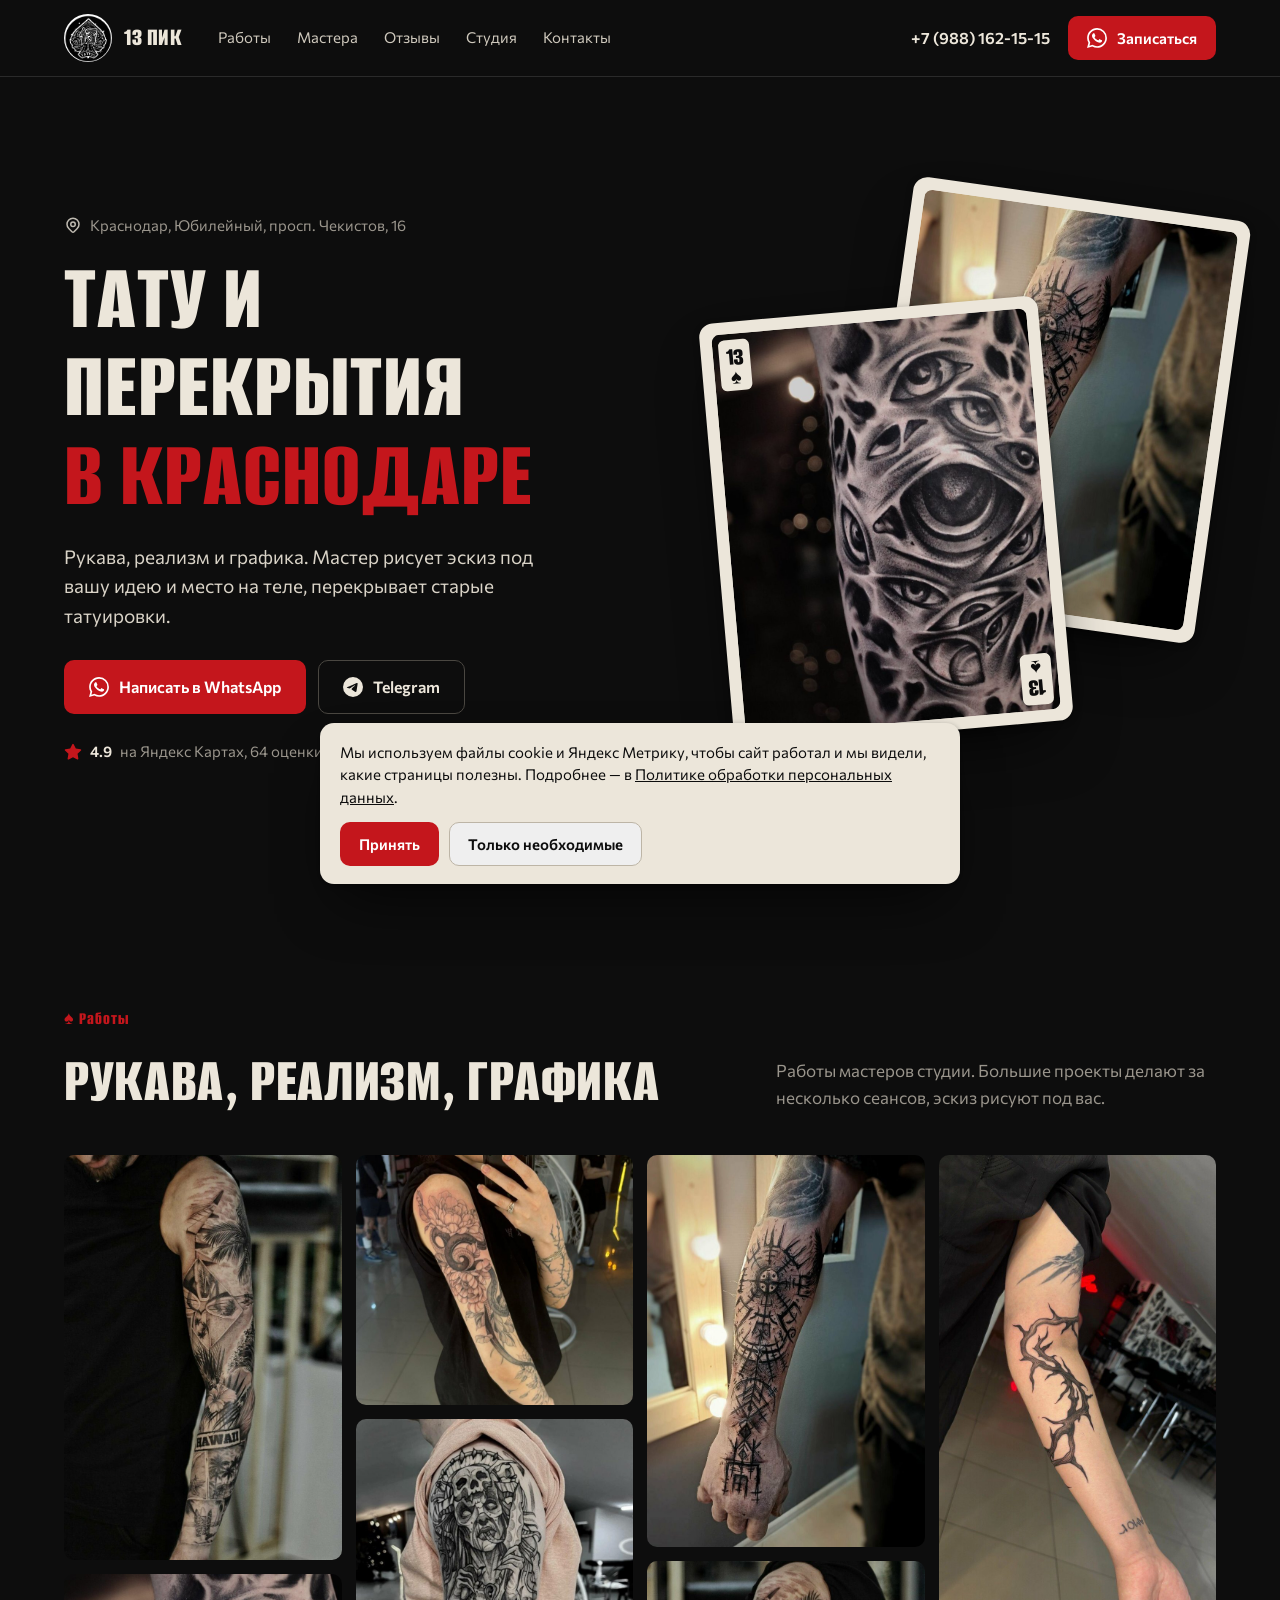
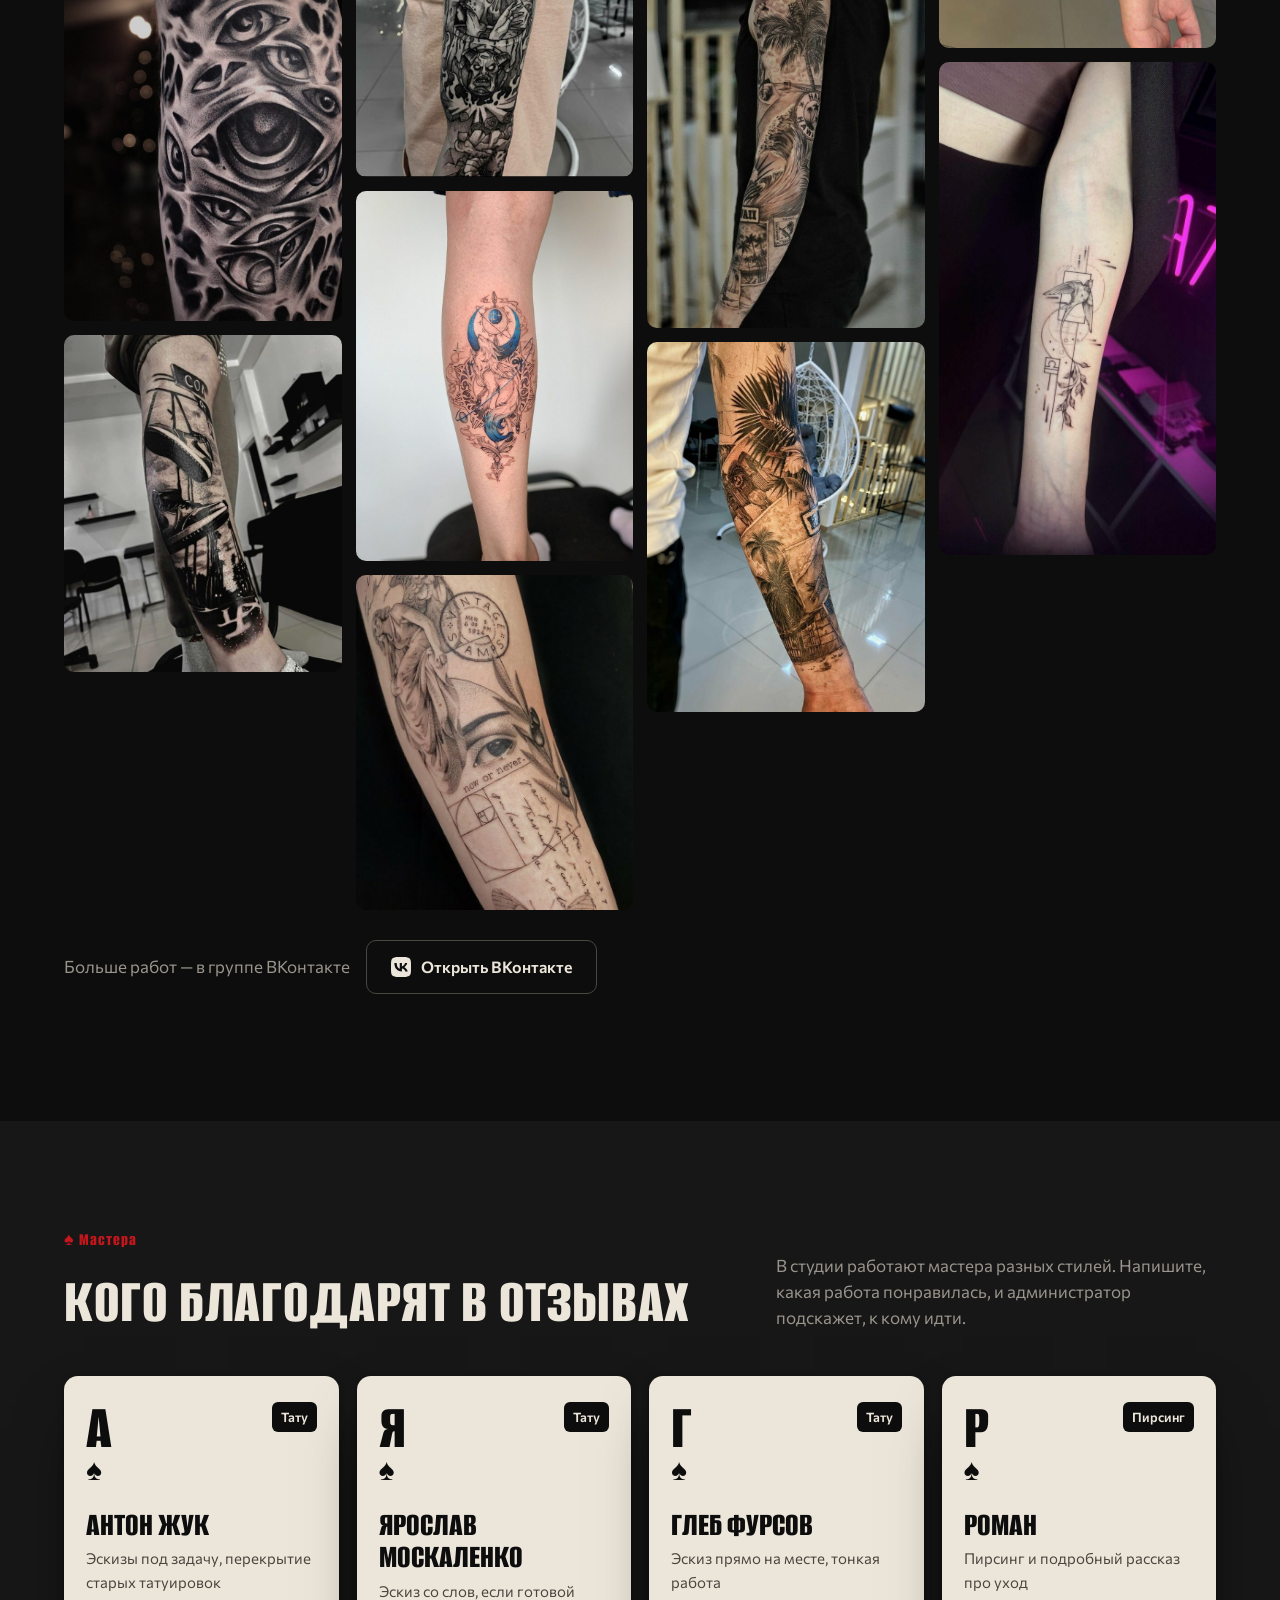
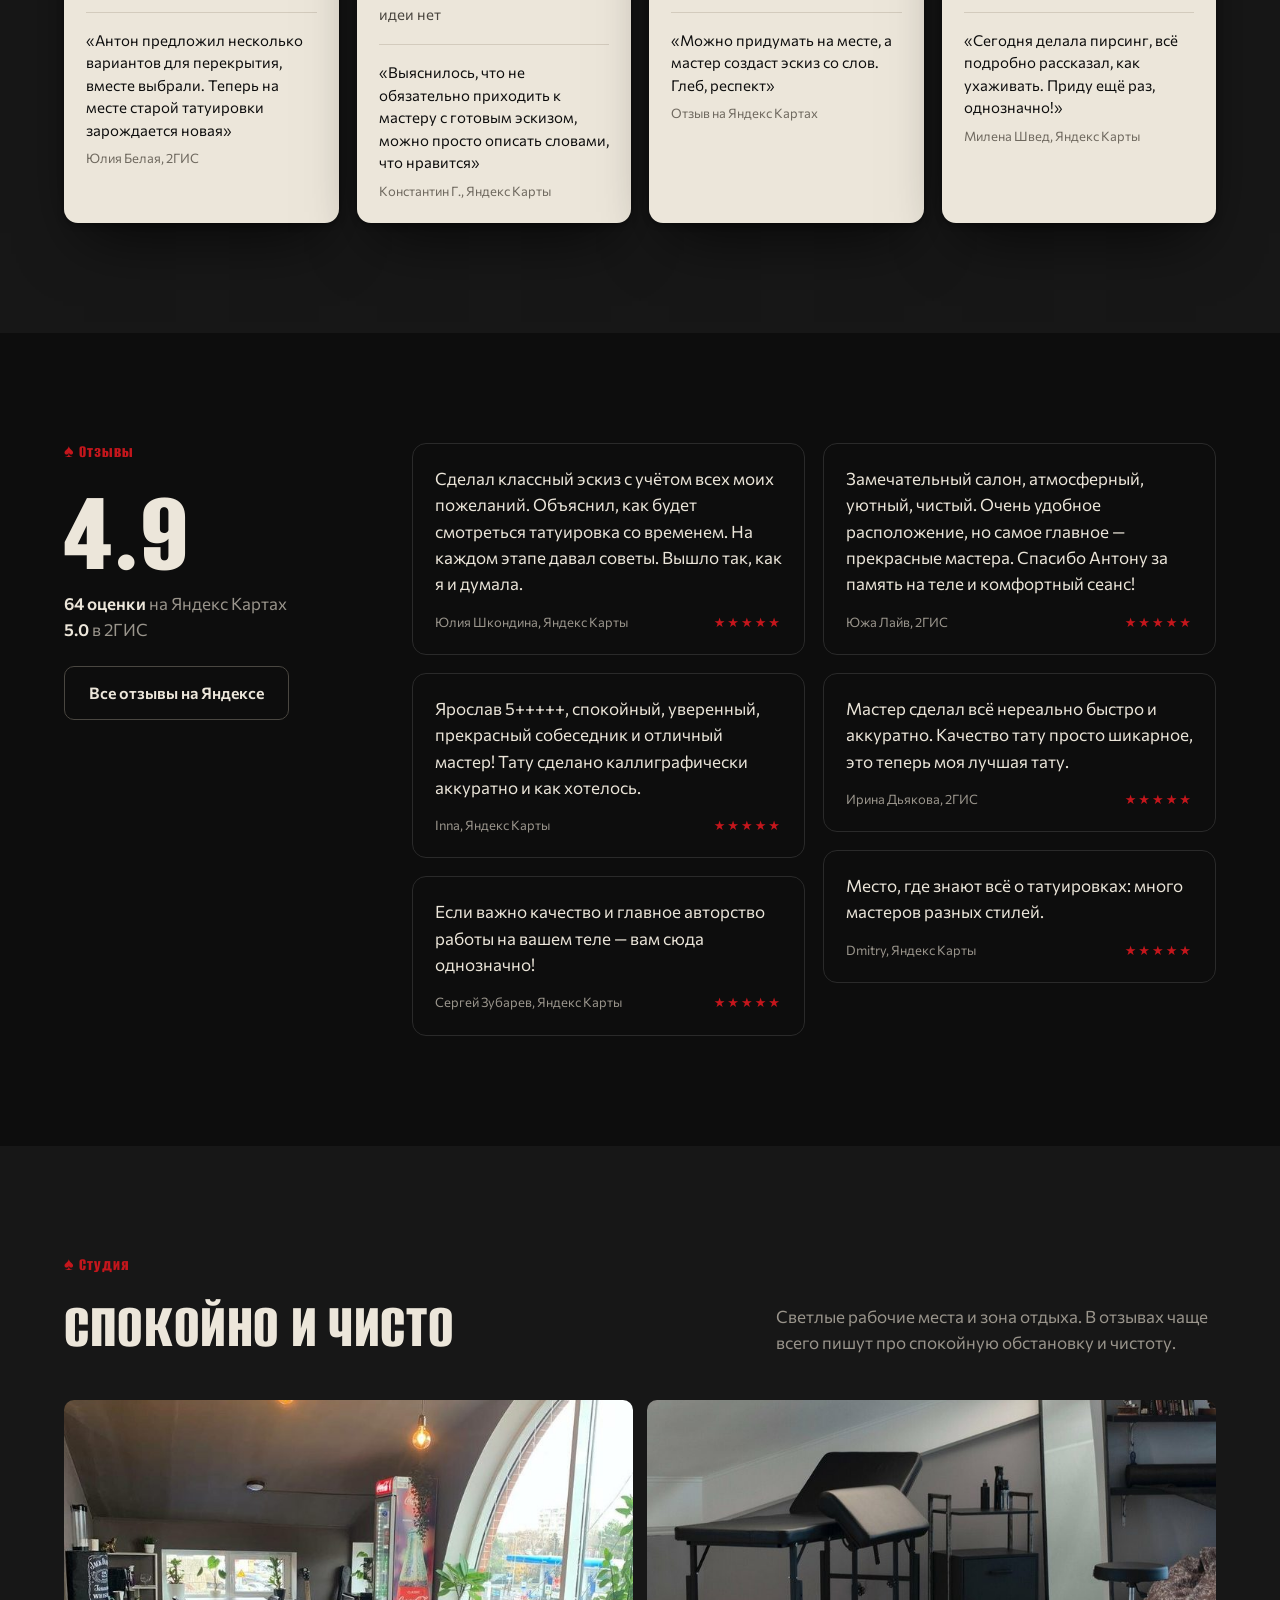
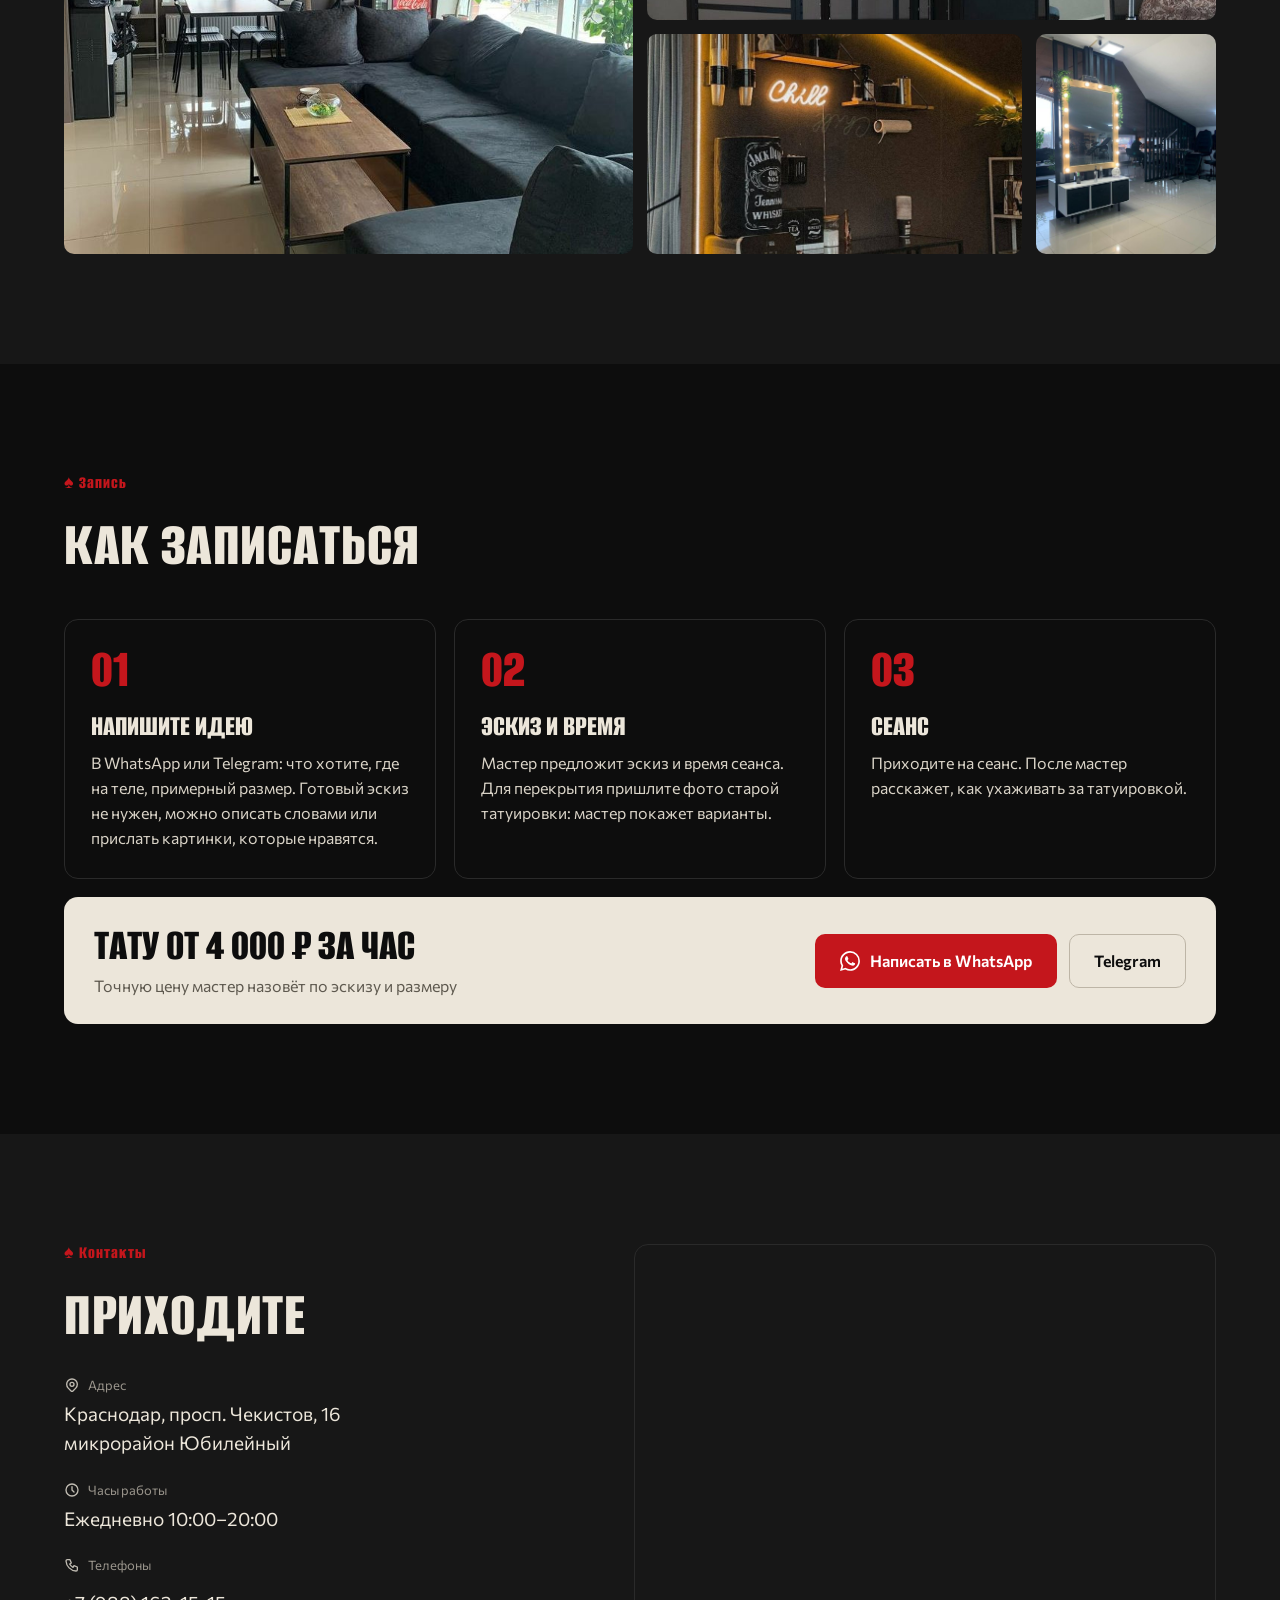
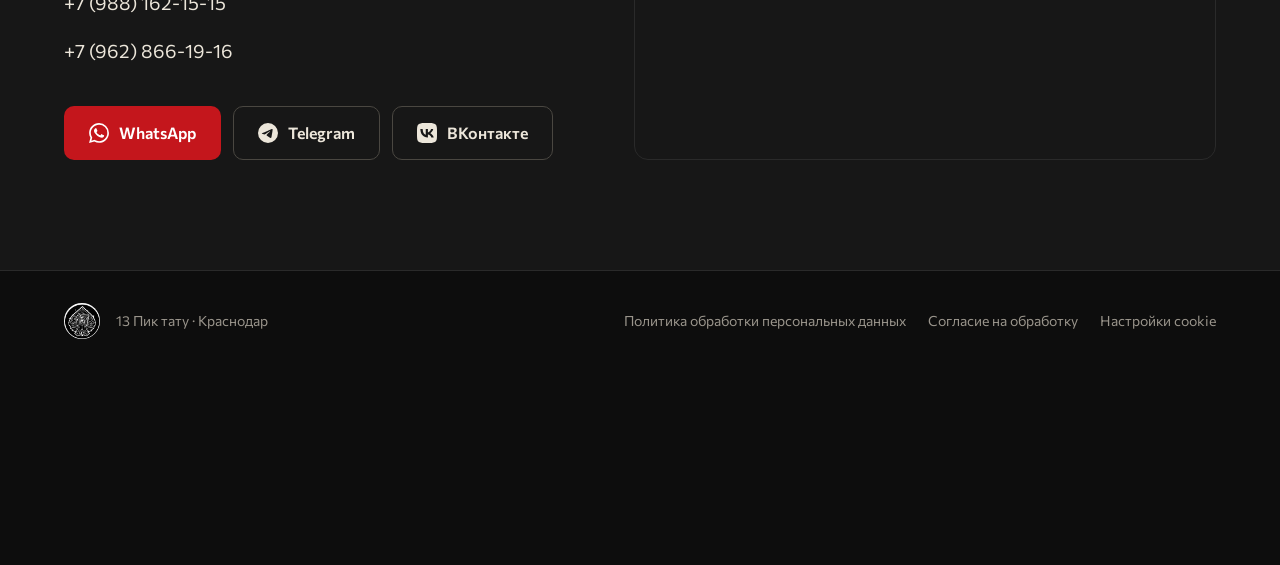
==== index.html @ a91472b3 "Демо-сайт 13 Пик тату" ====
<!doctype html>
<html lang="ru">
<head>
<meta charset="utf-8">
<meta name="viewport" content="width=device-width,initial-scale=1">
<meta name="robots" content="noindex,nofollow">
<title>13 Пик тату — тату-салон в Краснодаре, Юбилейный</title>
<meta name="description" content="Тату-салон 13 Пик в Краснодаре: рукава, реализм, графика, перекрытия старых татуировок и пирсинг. 4.9 на Яндекс Картах, 64 отзыва. Запись в WhatsApp и Telegram.">
<link rel="icon" href="img/logo.png">
<link rel="stylesheet" href="css/fonts.css">
<link rel="stylesheet" href="css/tokens.css">
<link rel="stylesheet" href="css/base.css">
<link rel="stylesheet" href="css/sections/header.css">
<link rel="stylesheet" href="css/sections/hero.css">
<link rel="stylesheet" href="css/sections/blocks.css">
</head>
<body>
<header class="hdr">
  <div class="wrap">
    <a class="hdr__logo" href="#top"><img src="img/logo.png" alt="Логотип 13 Пик тату" width="48" height="48"><span>13 Пик</span></a>
    <nav aria-label="Разделы"><a href="#works">Работы</a><a href="#masters">Мастера</a><a href="#reviews">Отзывы</a><a href="#studio">Студия</a><a href="#contacts">Контакты</a></nav>
    <div class="hdr__right">
      <a class="hdr__tel" href="tel:+79881621515">+7 (988) 162-15-15</a>
      <a class="btn btn--red" href="https://wa.me/79628661916"><img src="img/icons/whatsapp.svg" alt=""><span>Записаться</span></a>
    </div>
  </div>
</header>
<section class="hero" id="top">
  <div class="wrap">
    <div>
      <p class="hero__where"><img src="img/icons/map-pin.svg" alt="">Краснодар, Юбилейный, просп. Чекистов, 16</p>
      <h1 class="display">Тату и перекрытия <em>в Краснодаре</em></h1>
      <p class="hero__lead">Рукава, реализм и графика. Мастер рисует эскиз под вашу идею и место на теле, перекрывает старые татуировки.</p>
      <div class="hero__acts">
        <a class="btn btn--red" href="https://wa.me/79628661916"><img src="img/icons/whatsapp.svg" alt="">Написать в WhatsApp</a>
        <a class="btn btn--line" href="https://t.me/+79628661916"><img src="img/icons/telegram.svg" alt="">Telegram</a>
      </div>
      <p class="hero__proof"><img src="img/icons/star.svg" alt=""><b>4.9</b> на Яндекс Картах, 64 оценки · ежедневно 10:00–20:00</p>
    </div>
    <div class="hero__fan" aria-label="Работы мастеров">
      <figure class="card card--back"><img src="img/works/32.jpg" alt="Тату на предплечье: компас и руны, графика"></figure>
      <figure class="card card--front">
        <span class="card__idx card__idx--tl">13<b>♠</b></span>
        <img src="img/works/01.jpg" alt="Татуировка с глазами, чёрно-серый реализм">
        <span class="card__idx card__idx--br">13<b>♠</b></span>
      </figure>
    </div>
  </div>
</section>
<section class="sec" id="works">
  <div class="wrap">
    <div class="sec__head">
      <div><p class="idx">♠ Работы</p><h2 class="display">Рукава, реализм, графика</h2></div>
      <p>Работы мастеров студии. Большие проекты делают за несколько сеансов, эскиз рисуют под вас.</p>
    </div>
    <div class="works">
      <figure><img src="img/works/27.jpg" alt="Тату-рукав: пальмы и Гавайи, чёрно-серый реализм" loading="lazy"></figure>
      <figure><img src="img/works/01.jpg" alt="Татуировка с глазами, чёрно-серый реализм" loading="lazy"></figure>
      <figure><img src="img/works/31.jpg" alt="Тату-рукав с парусником, реализм" loading="lazy"></figure>
      <figure><img src="img/works/29.jpg" alt="Тату на плече с цветами, графика" loading="lazy"></figure>
      <figure><img src="img/works/28.jpg" alt="Тату на плече: женский образ и череп" loading="lazy"></figure>
      <figure><img src="img/works/08.jpg" alt="Цветная тату на голени" loading="lazy"></figure>
      <figure><img src="img/works/10.jpg" alt="Тату на предплечье: глаз и надписи, графика" loading="lazy"></figure>
      <figure><img src="img/works/32.jpg" alt="Тату на предплечье: компас и руны" loading="lazy"></figure>
      <figure><img src="img/works/26.jpg" alt="Тату-рукав с пальмами, вид сбоку" loading="lazy"></figure>
      <figure><img src="img/works/34.jpg" alt="Тату на предплечье с пальмами и пейзажем" loading="lazy"></figure>
      <figure><img src="img/works/30.jpg" alt="Тату на руке: ветвь, графика" loading="lazy"></figure>
      <figure><img src="img/works/33.jpg" alt="Тонкая графичная тату на предплечье" loading="lazy"></figure>
    </div>
    <p class="works__more">Больше работ — в группе ВКонтакте <a class="btn btn--line" href="https://vk.ru/13spadesink"><img src="img/icons/vk.svg" alt="">Открыть ВКонтакте</a></p>
  </div>
</section>
<section class="sec sec--coal" id="masters">
  <div class="wrap">
    <div class="sec__head">
      <div><p class="idx">♠ Мастера</p><h2 class="display">Кого благодарят в отзывах</h2></div>
      <p>В студии работают мастера разных стилей. Напишите, какая работа понравилась, и администратор подскажет, к кому идти.</p>
    </div>
    <div class="masters">
      <article class="mcard"><div class="mcard__face"><span class="mcard__letter">А<b>♠</b></span><span class="mcard__role">Тату</span></div>
        <h3>Антон Жук</h3><p class="mcard__what">Эскизы под задачу, перекрытие старых татуировок</p>
        <blockquote>«Антон предложил несколько вариантов для перекрытия, вместе выбрали. Теперь на месте старой татуировки зарождается новая»<cite>Юлия Белая, 2ГИС</cite></blockquote></article>
      <article class="mcard"><div class="mcard__face"><span class="mcard__letter">Я<b>♠</b></span><span class="mcard__role">Тату</span></div>
        <h3>Ярослав Москаленко</h3><p class="mcard__what">Эскиз со слов, если готовой идеи нет</p>
        <blockquote>«Выяснилось, что не обязательно приходить к мастеру с готовым эскизом, можно просто описать словами, что нравится»<cite>Константин Г., Яндекс Карты</cite></blockquote></article>
      <article class="mcard"><div class="mcard__face"><span class="mcard__letter">Г<b>♠</b></span><span class="mcard__role">Тату</span></div>
        <h3>Глеб Фурсов</h3><p class="mcard__what">Эскиз прямо на месте, тонкая работа</p>
        <blockquote>«Можно придумать на месте, а мастер создаст эскиз со слов. Глеб, респект»<cite>Отзыв на Яндекс Картах</cite></blockquote></article>
      <article class="mcard"><div class="mcard__face"><span class="mcard__letter">Р<b>♠</b></span><span class="mcard__role">Пирсинг</span></div>
        <h3>Роман</h3><p class="mcard__what">Пирсинг и подробный рассказ про уход</p>
        <blockquote>«Сегодня делала пирсинг, всё подробно рассказал, как ухаживать. Приду ещё раз, однозначно!»<cite>Милена Швед, Яндекс Карты</cite></blockquote></article>
    </div>
  </div>
</section>
<section class="sec" id="reviews">
  <div class="wrap rev">
    <div class="rev__score">
      <p class="idx">♠ Отзывы</p>
      <div class="rev__num">4.9</div>
      <p class="rev__src"><b>64 оценки</b> на Яндекс Картах<br><b>5.0</b> в 2ГИС</p>
      <a class="btn btn--line" href="https://yandex.ru/maps/org/13_pik_tatu/119729438530/reviews/">Все отзывы на Яндексе</a>
    </div>
    <div class="rev__list">
      <article class="rcard"><p>Сделал классный эскиз с учётом всех моих пожеланий. Объяснил, как будет смотреться татуировка со временем. На каждом этапе давал советы. Вышло так, как я и думала.</p><footer><span>Юлия Шкондина, Яндекс Карты</span><span class="stars">★★★★★</span></footer></article>
      <article class="rcard"><p>Ярослав 5+++++, спокойный, уверенный, прекрасный собеседник и отличный мастер! Тату сделано каллиграфически аккуратно и как хотелось.</p><footer><span>Inna, Яндекс Карты</span><span class="stars">★★★★★</span></footer></article>
      <article class="rcard"><p>Если важно качество и главное авторство работы на вашем теле — вам сюда однозначно!</p><footer><span>Сергей Зубарев, Яндекс Карты</span><span class="stars">★★★★★</span></footer></article>
      <article class="rcard"><p>Замечательный салон, атмосферный, уютный, чистый. Очень удобное расположение, но самое главное — прекрасные мастера. Спасибо Антону за память на теле и комфортный сеанс!</p><footer><span>Южа Лайв, 2ГИС</span><span class="stars">★★★★★</span></footer></article>
      <article class="rcard"><p>Мастер сделал всё нереально быстро и аккуратно. Качество тату просто шикарное, это теперь моя лучшая тату.</p><footer><span>Ирина Дьякова, 2ГИС</span><span class="stars">★★★★★</span></footer></article>
      <article class="rcard"><p>Место, где знают всё о татуировках: много мастеров разных стилей.</p><footer><span>Dmitry, Яндекс Карты</span><span class="stars">★★★★★</span></footer></article>
    </div>
  </div>
</section>
<section class="sec sec--coal" id="studio">
  <div class="wrap">
    <div class="sec__head">
      <div><p class="idx">♠ Студия</p><h2 class="display">Спокойно и чисто</h2></div>
      <p>Светлые рабочие места и зона отдыха. В отзывах чаще всего пишут про спокойную обстановку и чистоту.</p>
    </div>
    <div class="studio">
      <img class="a" src="img/space/05.jpg" alt="Зона отдыха с диваном и лампами" loading="lazy">
      <img class="b" src="img/space/13.jpg" alt="Рабочее место мастера" loading="lazy">
      <img class="c" src="img/space/36.jpg" alt="Уголок с неоновой надписью Chill" loading="lazy">
      <img class="d" src="img/space/06.jpg" alt="Зеркало с лампами" loading="lazy">
    </div>
  </div>
</section>
<section class="sec" id="book">
  <div class="wrap">
    <div class="sec__head"><div><p class="idx">♠ Запись</p><h2 class="display">Как записаться</h2></div></div>
    <div class="steps">
      <div class="step"><div class="step__n">01</div><h3>Напишите идею</h3><p>В WhatsApp или Telegram: что хотите, где на теле, примерный размер. Готовый эскиз не нужен, можно описать словами или прислать картинки, которые нравятся.</p></div>
      <div class="step"><div class="step__n">02</div><h3>Эскиз и время</h3><p>Мастер предложит эскиз и время сеанса. Для перекрытия пришлите фото старой татуировки: мастер покажет варианты.</p></div>
      <div class="step"><div class="step__n">03</div><h3>Сеанс</h3><p>Приходите на сеанс. После мастер расскажет, как ухаживать за татуировкой.</p></div>
    </div>
    <div class="price">
      <div class="price__v">Тату от 4 000 ₽ за час<small>Точную цену мастер назовёт по эскизу и размеру</small></div>
      <div class="hero__acts"><a class="btn btn--red" href="https://wa.me/79628661916"><img src="img/icons/whatsapp.svg" alt="">Написать в WhatsApp</a><a class="btn btn--line btn--on-bone" href="https://t.me/+79628661916">Telegram</a></div>
    </div>
  </div>
</section>
<section class="sec sec--coal" id="contacts">
  <div class="wrap ct">
    <div>
      <p class="idx">♠ Контакты</p><h2 class="display">Приходите</h2>
      <dl>
        <div><dt><img src="img/icons/map-pin.svg" alt="">Адрес</dt><dd>Краснодар, просп. Чекистов, 16<br>микрорайон Юбилейный</dd></div>
        <div><dt><img src="img/icons/clock.svg" alt="">Часы работы</dt><dd>Ежедневно 10:00–20:00</dd></div>
        <div><dt><img src="img/icons/phone.svg" alt="">Телефоны</dt><dd><a href="tel:+79881621515">+7 (988) 162-15-15</a><br><a href="tel:+79628661916">+7 (962) 866-19-16</a></dd></div>
      </dl>
      <div class="ct__acts">
        <a class="btn btn--red" href="https://wa.me/79628661916"><img src="img/icons/whatsapp.svg" alt="">WhatsApp</a>
        <a class="btn btn--line" href="https://t.me/+79628661916"><img src="img/icons/telegram.svg" alt="">Telegram</a>
        <a class="btn btn--line" href="https://vk.ru/13spadesink"><img src="img/icons/vk.svg" alt="">ВКонтакте</a>
      </div>
    </div>
    <div class="ct__map"><iframe title="13 Пик тату на карте" loading="lazy" src="https://yandex.ru/map-widget/v1/?ll=38.910051%2C45.028941&z=16&oid=119729438530&ol=biz"></iframe></div>
  </div>
</section>
<footer class="ftr"><div class="wrap"><img src="img/logo.png" alt=""><span>13 Пик тату · Краснодар</span><nav class="ftr__docs"><a href="politika.html">Политика обработки персональных данных</a><a href="soglasie.html">Согласие на обработку</a><a href="javascript:cookieSettings()">Настройки cookie</a></nav></div></footer>
<div id="ckb" class="ckb" style="display:none">
  Мы используем файлы cookie и Яндекс Метрику, чтобы сайт работал и мы видели, какие страницы полезны. Подробнее — в <a href="politika.html#cookie">Политике обработки персональных данных</a>.
  <div class="ckb__acts">
    <button id="ckb-yes" class="btn btn--red">Принять</button>
    <button id="ckb-no" class="btn btn--line">Только необходимые</button>
  </div>
</div>
<script>
(function () {
  var K = 'cookie_consent_v1', get = function () { try { return localStorage.getItem(K); } catch (e) { return null; } };
  function loadMetrika() {
  }
  function show(on) { var b = document.getElementById('ckb'); b.style.display = on ? 'block' : 'none'; document.body.style.paddingBottom = on ? (b.offsetHeight + 32) + 'px' : ''; }
  function set(v) { try { localStorage.setItem(K, v + '|' + new Date().toISOString()); } catch (e) {} show(false); if (v === 'all') loadMetrika(); }
  var s = get();
  if (s && s.indexOf('all') === 0) loadMetrika(); else if (!s) show(true);
  document.getElementById('ckb-yes').onclick = function () { set('all'); };
  document.getElementById('ckb-no').onclick = function () { set('necessary'); };
  window.cookieSettings = function () { try { localStorage.removeItem(K); } catch (e) {} location.reload(); }; 
})();
</script>
</body>
</html>
---- css/fonts.css ----
@font-face{font-family:"Alumni Sans";font-style:normal;font-weight:600;font-display:swap;src:url(../fonts/alumni-600-cyr.woff2) format("woff2");unicode-range:U+0301, U+0400-045F, U+0490-0491, U+04B0-04B1, U+2116}
@font-face{font-family:"Alumni Sans";font-style:normal;font-weight:600;font-display:swap;src:url(../fonts/alumni-600-latx.woff2) format("woff2");unicode-range:U+0100-02BA, U+02BD-02C5, U+02C7-02CC, U+02CE-02D7, U+02DD-02FF, U+0304, U+0308, U+0329, U+1D00-1DBF, U+1E00-1E9F, U+1EF2-1EFF, U+2020, U+20A0-20AB, U+20AD-20C4, U+2113, U+2C60-2C7F, U+A720-A7FF}
@font-face{font-family:"Alumni Sans";font-style:normal;font-weight:600;font-display:swap;src:url(../fonts/alumni-600-lat.woff2) format("woff2");unicode-range:U+0000-00FF, U+0131, U+0152-0153, U+02BB-02BC, U+02C6, U+02DA, U+02DC, U+0304, U+0308, U+0329, U+2000-206F, U+20AC, U+2122, U+2191, U+2193, U+2212, U+2215, U+FEFF, U+FFFD}
@font-face{font-family:"Alumni Sans";font-style:normal;font-weight:800;font-display:swap;src:url(../fonts/alumni-800-cyr.woff2) format("woff2");unicode-range:U+0301, U+0400-045F, U+0490-0491, U+04B0-04B1, U+2116}
@font-face{font-family:"Alumni Sans";font-style:normal;font-weight:800;font-display:swap;src:url(../fonts/alumni-800-latx.woff2) format("woff2");unicode-range:U+0100-02BA, U+02BD-02C5, U+02C7-02CC, U+02CE-02D7, U+02DD-02FF, U+0304, U+0308, U+0329, U+1D00-1DBF, U+1E00-1E9F, U+1EF2-1EFF, U+2020, U+20A0-20AB, U+20AD-20C4, U+2113, U+2C60-2C7F, U+A720-A7FF}
@font-face{font-family:"Alumni Sans";font-style:normal;font-weight:800;font-display:swap;src:url(../fonts/alumni-800-lat.woff2) format("woff2");unicode-range:U+0000-00FF, U+0131, U+0152-0153, U+02BB-02BC, U+02C6, U+02DA, U+02DC, U+0304, U+0308, U+0329, U+2000-206F, U+20AC, U+2122, U+2191, U+2193, U+2212, U+2215, U+FEFF, U+FFFD}
@font-face{font-family:"Commissioner";font-style:normal;font-weight:400;font-display:swap;src:url(../fonts/comm-400-cyr.woff2) format("woff2");unicode-range:U+0301, U+0400-045F, U+0490-0491, U+04B0-04B1, U+2116}
@font-face{font-family:"Commissioner";font-style:normal;font-weight:400;font-display:swap;src:url(../fonts/comm-400-latx.woff2) format("woff2");unicode-range:U+0100-02BA, U+02BD-02C5, U+02C7-02CC, U+02CE-02D7, U+02DD-02FF, U+0304, U+0308, U+0329, U+1D00-1DBF, U+1E00-1E9F, U+1EF2-1EFF, U+2020, U+20A0-20AB, U+20AD-20C4, U+2113, U+2C60-2C7F, U+A720-A7FF}
@font-face{font-family:"Commissioner";font-style:normal;font-weight:400;font-display:swap;src:url(../fonts/comm-400-lat.woff2) format("woff2");unicode-range:U+0000-00FF, U+0131, U+0152-0153, U+02BB-02BC, U+02C6, U+02DA, U+02DC, U+0304, U+0308, U+0329, U+2000-206F, U+20AC, U+2122, U+2191, U+2193, U+2212, U+2215, U+FEFF, U+FFFD}
@font-face{font-family:"Commissioner";font-style:normal;font-weight:600;font-display:swap;src:url(../fonts/comm-600-cyr.woff2) format("woff2");unicode-range:U+0301, U+0400-045F, U+0490-0491, U+04B0-04B1, U+2116}
@font-face{font-family:"Commissioner";font-style:normal;font-weight:600;font-display:swap;src:url(../fonts/comm-600-latx.woff2) format("woff2");unicode-range:U+0100-02BA, U+02BD-02C5, U+02C7-02CC, U+02CE-02D7, U+02DD-02FF, U+0304, U+0308, U+0329, U+1D00-1DBF, U+1E00-1E9F, U+1EF2-1EFF, U+2020, U+20A0-20AB, U+20AD-20C4, U+2113, U+2C60-2C7F, U+A720-A7FF}
@font-face{font-family:"Commissioner";font-style:normal;font-weight:600;font-display:swap;src:url(../fonts/comm-600-lat.woff2) format("woff2");unicode-range:U+0000-00FF, U+0131, U+0152-0153, U+02BB-02BC, U+02C6, U+02DA, U+02DC, U+0304, U+0308, U+0329, U+2000-206F, U+20AC, U+2122, U+2191, U+2193, U+2212, U+2215, U+FEFF, U+FFFD}
---- css/tokens.css ----
:root{
  --ink:#0d0d0d; --coal:#171717; --line:#2a2a2a; --bone:#ece6da; --muted:#9a958c; --red:#c4161c; --red-h:#a51217;
  --display:"Alumni Sans",Impact,sans-serif; --font:"Commissioner",system-ui,sans-serif;
  --h1:96px; --h2:64px; --h3:26px; --body:17px; --small:14px;
  --r-ui:10px; --r-card:14px;
  --wrap:1200px; --pad:24px;
  --shadow-card:0 2px 6px rgba(0,0,0,.35),0 30px 60px -20px rgba(0,0,0,.7);
}
---- css/base.css ----
*{box-sizing:border-box}
html{-webkit-text-size-adjust:100%}
body{margin:0;background:var(--ink);color:var(--bone);font:400 var(--body)/1.55 var(--font)}
img{display:block;max-width:100%}
a{color:inherit}
.wrap{max-width:var(--wrap);margin:0 auto;padding:0 var(--pad)}
.display{font-family:var(--display);font-weight:800;text-transform:uppercase;letter-spacing:.01em;line-height:.92;text-wrap:balance;margin:0}
.btn{display:inline-flex;align-items:center;gap:10px;height:54px;padding:0 24px;border-radius:var(--r-ui);font:600 16px/1 var(--font);text-decoration:none;border:1px solid transparent;transition:background .15s,border-color .15s,color .15s}
.btn img{width:20px;height:20px}
.btn--red{background:var(--red);color:#fff}.btn--red:hover{background:var(--red-h)}
.btn--line{border-color:#4a4741;color:var(--bone)}.btn--line:hover{border-color:var(--bone)}
.btn:focus-visible{outline:2px solid var(--bone);outline-offset:3px}
.card{position:relative;background:var(--bone);border-radius:var(--r-card);padding:12px;box-shadow:var(--shadow-card)}
.card img{border-radius:8px;width:100%;height:100%;object-fit:cover}
.card__idx{position:absolute;font:800 26px/0.9 var(--display);color:var(--ink);text-align:center;z-index:1}
.card__idx b{display:block;font-size:20px;color:var(--ink)}
.card__idx--tl{top:18px;left:18px;background:var(--bone);border-radius:6px;padding:6px 7px 4px}
.card__idx--br{bottom:18px;right:18px;background:var(--bone);border-radius:6px;padding:6px 7px 4px;transform:rotate(180deg)}
---- css/sections/header.css ----
.hdr{position:relative;z-index:5;border-bottom:1px solid var(--line)}
.hdr .wrap{height:76px;display:flex;align-items:center;gap:36px}
.hdr__logo{display:flex;align-items:center;gap:12px;text-decoration:none}
.hdr__logo img{width:48px;height:48px;border-radius:50%}
.hdr__logo span{font:800 26px/1 var(--display);text-transform:uppercase;letter-spacing:.02em}
.hdr nav{display:flex;gap:26px;font-size:15px}
.hdr nav a{text-decoration:none;color:#cfc9bd}.hdr nav a:hover{color:#fff}
.hdr__right{margin-left:auto;display:flex;align-items:center;gap:18px}
.hdr__tel{font-weight:600;text-decoration:none;font-size:16px}
.hdr .btn{height:44px;padding:0 18px;font-size:15px}
@media (max-width:980px){.hdr nav,.hdr__tel{display:none}}
@media (max-width:480px){.hdr .btn span{display:none}.hdr .btn{padding:0 12px}}
---- css/sections/hero.css ----
.hero{overflow:hidden}
.hero .wrap{display:grid;grid-template-columns:1.1fr .9fr;gap:40px;align-items:center;min-height:calc(100svh - 77px);max-height:720px;padding-top:28px;padding-bottom:28px}
.hero__where{font-size:15px;color:var(--muted);margin:0 0 18px;display:flex;align-items:center;gap:8px}
.hero__where img{width:18px;height:18px;opacity:.8}
.hero h1{font-size:var(--h1)}
.hero h1 em{font-style:normal;color:var(--red)}
.hero__lead{max-width:500px;margin:22px 0 30px;font-size:19px;color:#d9d3c7}
.hero__acts{display:flex;gap:12px;flex-wrap:wrap}
.hero__proof{margin:26px 0 0;display:flex;align-items:center;gap:8px;font-size:15px;color:var(--muted)}
.hero__proof img{width:18px;height:18px}
.hero__proof b{color:var(--bone)}
.hero__fan{position:relative;height:600px}
.hero__fan .card{position:absolute;width:340px;height:426px}
.hero__fan .card--back{right:-8px;top:8px;transform:rotate(8deg)}
.hero__fan .card--back img{object-position:70% 50%}
.hero__fan .card--front{left:0;top:120px;transform:rotate(-5deg)}
@media (max-width:980px){
  .hero .wrap{grid-template-columns:1fr;max-height:none;min-height:0}
  .hero h1{font-size:64px}
  .hero__fan{height:470px;max-width:420px;width:100%;margin:0 auto}
  .hero__fan .card{width:300px;height:376px}
  .hero__fan .card--front{left:0;top:70px}
  .hero__fan .card--back{right:10px}
}
@media (max-width:480px){.hero h1{font-size:54px}.hero__lead{font-size:17px}.hero__acts{flex-direction:column}.hero__acts .btn{justify-content:center}}
.hero__fan figure{margin:0}
---- css/sections/blocks.css ----
.sec{padding:110px 0}
.sec--coal{background:var(--coal)}
.sec__head{display:flex;align-items:end;justify-content:space-between;gap:40px;margin-bottom:44px}
.sec__head h2{font-size:var(--h2)}
.sec__head>p{max-width:440px;margin:0;color:var(--muted)}
.idx{font:800 18px/1 var(--display);color:var(--red);letter-spacing:.06em;margin:0 0 24px}
/* works */
.works{columns:4 260px;column-gap:14px}
.works figure{margin:0 0 14px;break-inside:avoid;border-radius:10px;overflow:hidden;background:var(--coal)}
.works img{width:100%;height:auto;transition:transform .4s}
.works figure:hover img{transform:scale(1.03)}
.works__more{margin-top:30px;display:flex;gap:16px;align-items:center;color:var(--muted)}
/* masters */
.masters{display:grid;grid-template-columns:repeat(4,1fr);gap:18px}
.mcard{position:relative;background:var(--bone);color:var(--ink);border-radius:var(--r-card);padding:26px 22px 22px;display:flex;flex-direction:column;min-height:400px;box-shadow:var(--shadow-card)}
.mcard__face{display:flex;justify-content:space-between;align-items:start}
.mcard__letter{font:800 64px/.8 var(--display)}
.mcard__letter b{display:block;font-size:30px;margin-top:6px}
.mcard__role{font-size:13px;font-weight:600;background:var(--ink);color:var(--bone);border-radius:6px;padding:5px 9px}
.mcard h3{font:800 34px/.95 var(--display);text-transform:uppercase;margin:26px 0 6px}
.mcard__what{font-size:15px;color:#4a463f;margin:0 0 18px}
.mcard blockquote{margin:0;padding:16px 0 0;border-top:1px solid #d3cbbd;font-size:15px;line-height:1.5}
.mcard cite{display:block;margin-top:8px;font-style:normal;font-size:13px;color:#6f695f}
.masters__note{margin:26px 0 0;color:var(--muted);font-size:15px}
/* reviews */
.rev{display:grid;grid-template-columns:300px 1fr;gap:48px;align-items:start}
.rev__score{position:sticky;top:30px}
.rev__num{font:800 120px/.8 var(--display)}
.rev__src{margin:10px 0 22px;color:var(--muted)}
.rev__src b{color:var(--bone)}
.rev__list{columns:2;column-gap:18px}
.rcard{break-inside:avoid;margin:0 0 18px;background:var(--ink);border:1px solid var(--line);border-radius:var(--r-card);padding:22px}
.rcard p{margin:0}
.rcard footer{margin-top:14px;font-size:13px;color:var(--muted);display:flex;justify-content:space-between;gap:12px}
.rcard .stars{color:var(--red);letter-spacing:2px}
/* studio */
.studio{display:grid;grid-template-columns:repeat(6,1fr);grid-auto-rows:220px;gap:14px}
.studio img{width:100%;height:100%;object-fit:cover;border-radius:10px}
.studio .a{grid-column:span 3;grid-row:span 2}.studio .b{grid-column:span 3}.studio .c{grid-column:span 2}.studio .d{grid-column:span 1}
/* steps */
.steps{display:grid;grid-template-columns:repeat(3,1fr);gap:18px;counter-reset:s}
.step{border:1px solid var(--line);border-radius:var(--r-card);padding:28px 26px}
.step__n{font:800 56px/.8 var(--display);color:var(--red)}
.step h3{font:800 30px/1 var(--display);text-transform:uppercase;margin:18px 0 10px}
.step p{margin:0;color:#d9d3c7;font-size:16px}
.price{margin-top:18px;display:flex;flex-wrap:wrap;gap:18px 40px;align-items:center;justify-content:space-between;background:var(--bone);color:var(--ink);border-radius:var(--r-card);padding:26px 30px}
.price__v{font:800 46px/1 var(--display);text-transform:uppercase}
.price__v small{font:400 16px/1.4 var(--font);display:block;text-transform:none;color:#5e594f;margin-top:6px}
/* contacts */
.ct{display:grid;grid-template-columns:1fr 1.1fr;gap:40px;align-items:stretch}
.ct h2{font-size:var(--h2);margin-bottom:30px}
.ct dl{margin:0;display:grid;gap:22px}
.ct dt{font-size:13px;color:var(--muted);margin-bottom:4px;display:flex;align-items:center;gap:8px}
.ct dt img{width:16px;height:16px;opacity:.8}
.ct dd{margin:0;font-size:19px}
.ct dd a{text-decoration:none;display:inline-block;padding:9px 0}
.ct__acts{display:flex;gap:12px;flex-wrap:wrap;margin-top:32px}
.ct__map{border-radius:var(--r-card);overflow:hidden;min-height:440px;border:1px solid var(--line)}
.ct__map iframe{width:100%;height:100%;border:0;display:block;filter:grayscale(.6) contrast(1.05)}
.ftr{border-top:1px solid var(--line);padding:28px 0;color:var(--muted);font-size:14px}
.ftr .wrap{display:flex;align-items:center;gap:16px;flex-wrap:wrap}
.ftr img{width:36px;height:36px;border-radius:50%}
.ftr__docs{margin-left:auto;display:flex;flex-wrap:wrap;gap:0 22px}
.ftr__docs a{text-decoration:none;color:var(--muted);display:inline-block;padding:11px 0}.ftr__docs a:hover{color:var(--bone)}
.btn img{width:20px;height:20px}
.ckb{position:fixed;left:16px;right:16px;bottom:16px;z-index:99;max-width:640px;margin:0 auto;background:var(--bone);color:var(--ink);border-radius:var(--r-card);box-shadow:var(--shadow-card);padding:18px 20px;font-size:15px;line-height:1.5}
.ckb a{color:inherit}.ckb__acts{margin-top:14px;display:flex;gap:10px;flex-wrap:wrap}.ckb .btn{height:44px;padding:0 18px;font-size:15px}
.ckb .btn--line{color:var(--ink);border-color:#bdb5a6}
.doc{padding:70px 0 100px}.doc .wrap{max-width:820px}.doc h1{font-size:56px;margin-bottom:34px}
.doc h2{font:800 28px/1.1 var(--display);text-transform:uppercase;margin:38px 0 12px}.doc p,.doc li{color:#d9d3c7;line-height:1.65}
.doc a{color:var(--bone)}
@media (max-width:980px){
  .ftr__docs{margin-left:0;width:100%}.doc h1{font-size:40px}
  .sec{padding:72px 0}.sec__head{flex-direction:column;align-items:start;gap:14px}.sec__head h2,.ct h2{font-size:48px}
  .masters{grid-template-columns:1fr 1fr}.rev{grid-template-columns:1fr}.rev__score{position:static}.rev__list{columns:1}
  .studio{grid-template-columns:1fr 1fr;grid-auto-rows:180px}.studio .a,.studio .b,.studio .c{grid-column:span 2}.studio .a{grid-row:span 1}.studio .d{grid-column:span 2}
  .steps{grid-template-columns:1fr}.ct{grid-template-columns:1fr}.ct__map{min-height:320px}
}
@media (max-width:480px){.masters{grid-template-columns:1fr}.mcard{min-height:0}.works{columns:2;column-gap:10px}.works figure{margin-bottom:10px}.price__v{font-size:38px}}
.btn--on-bone{border-color:#bdb5a6;color:var(--ink)}
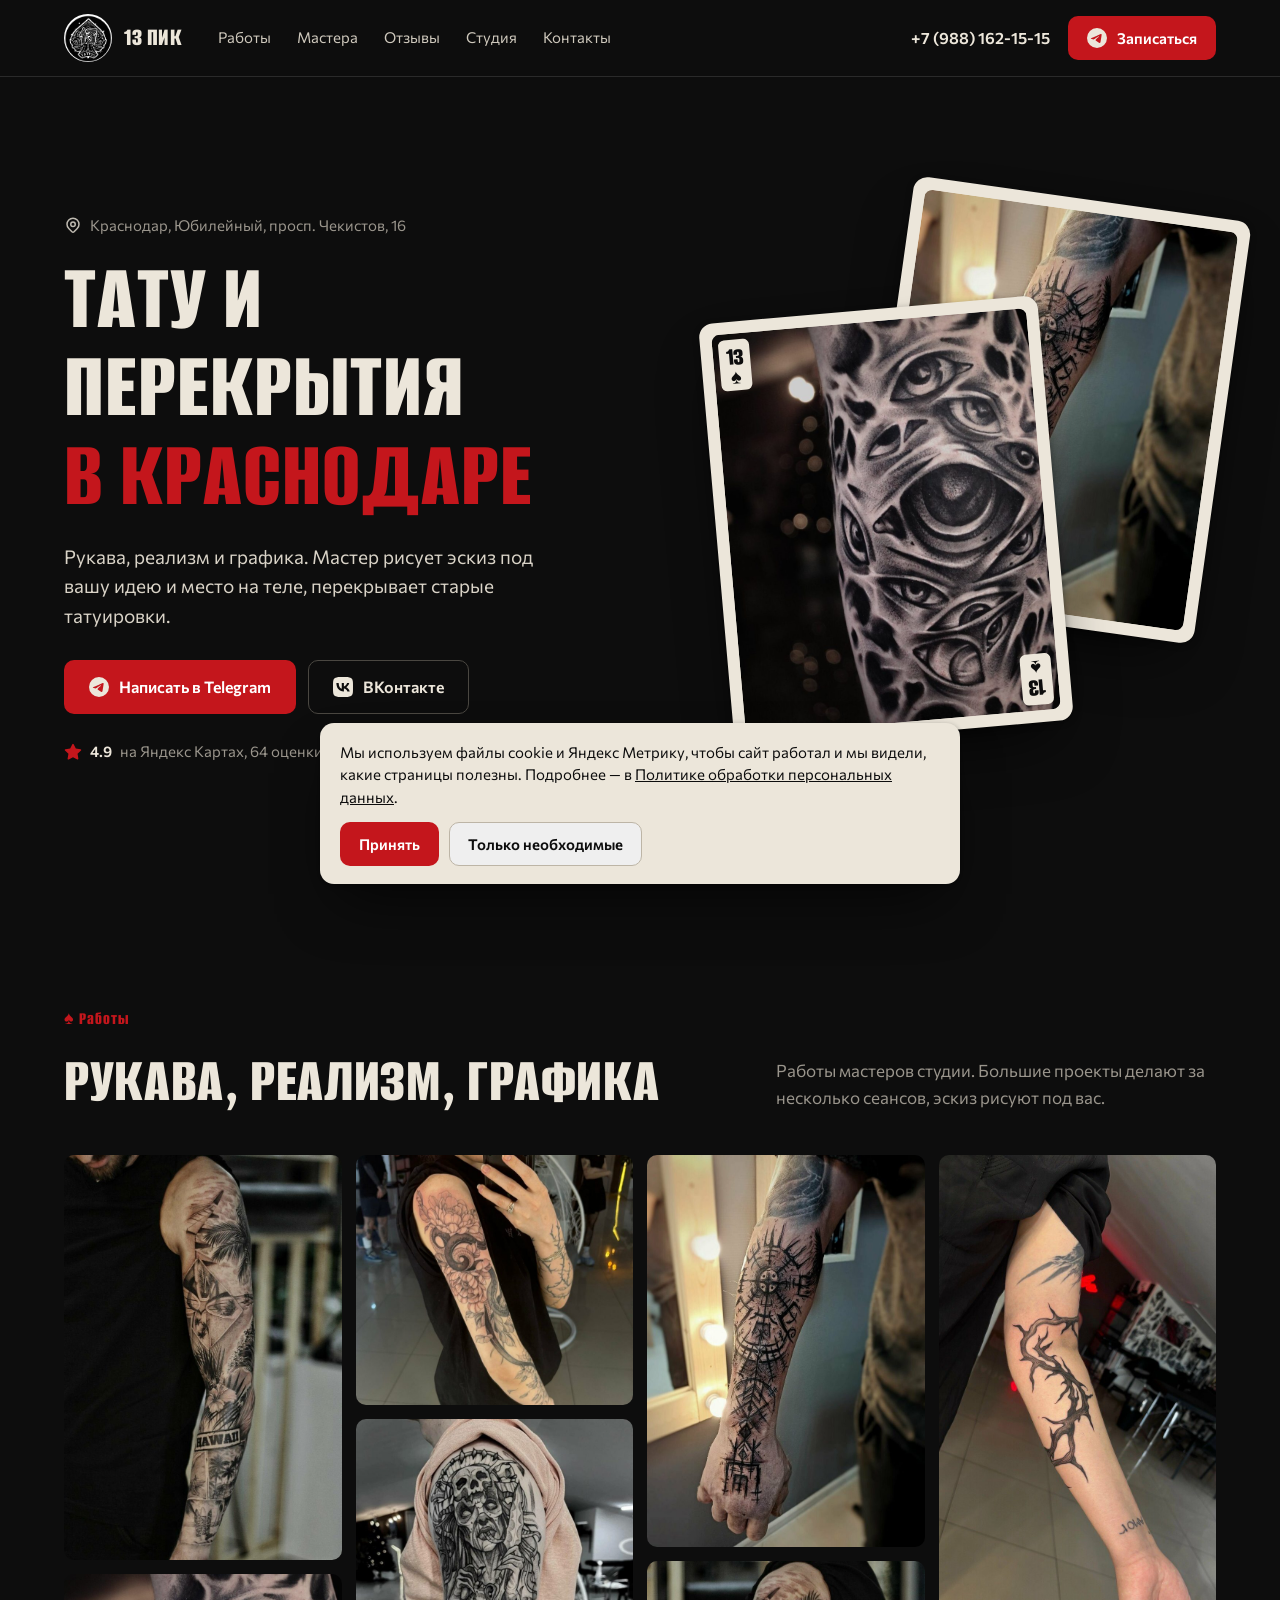
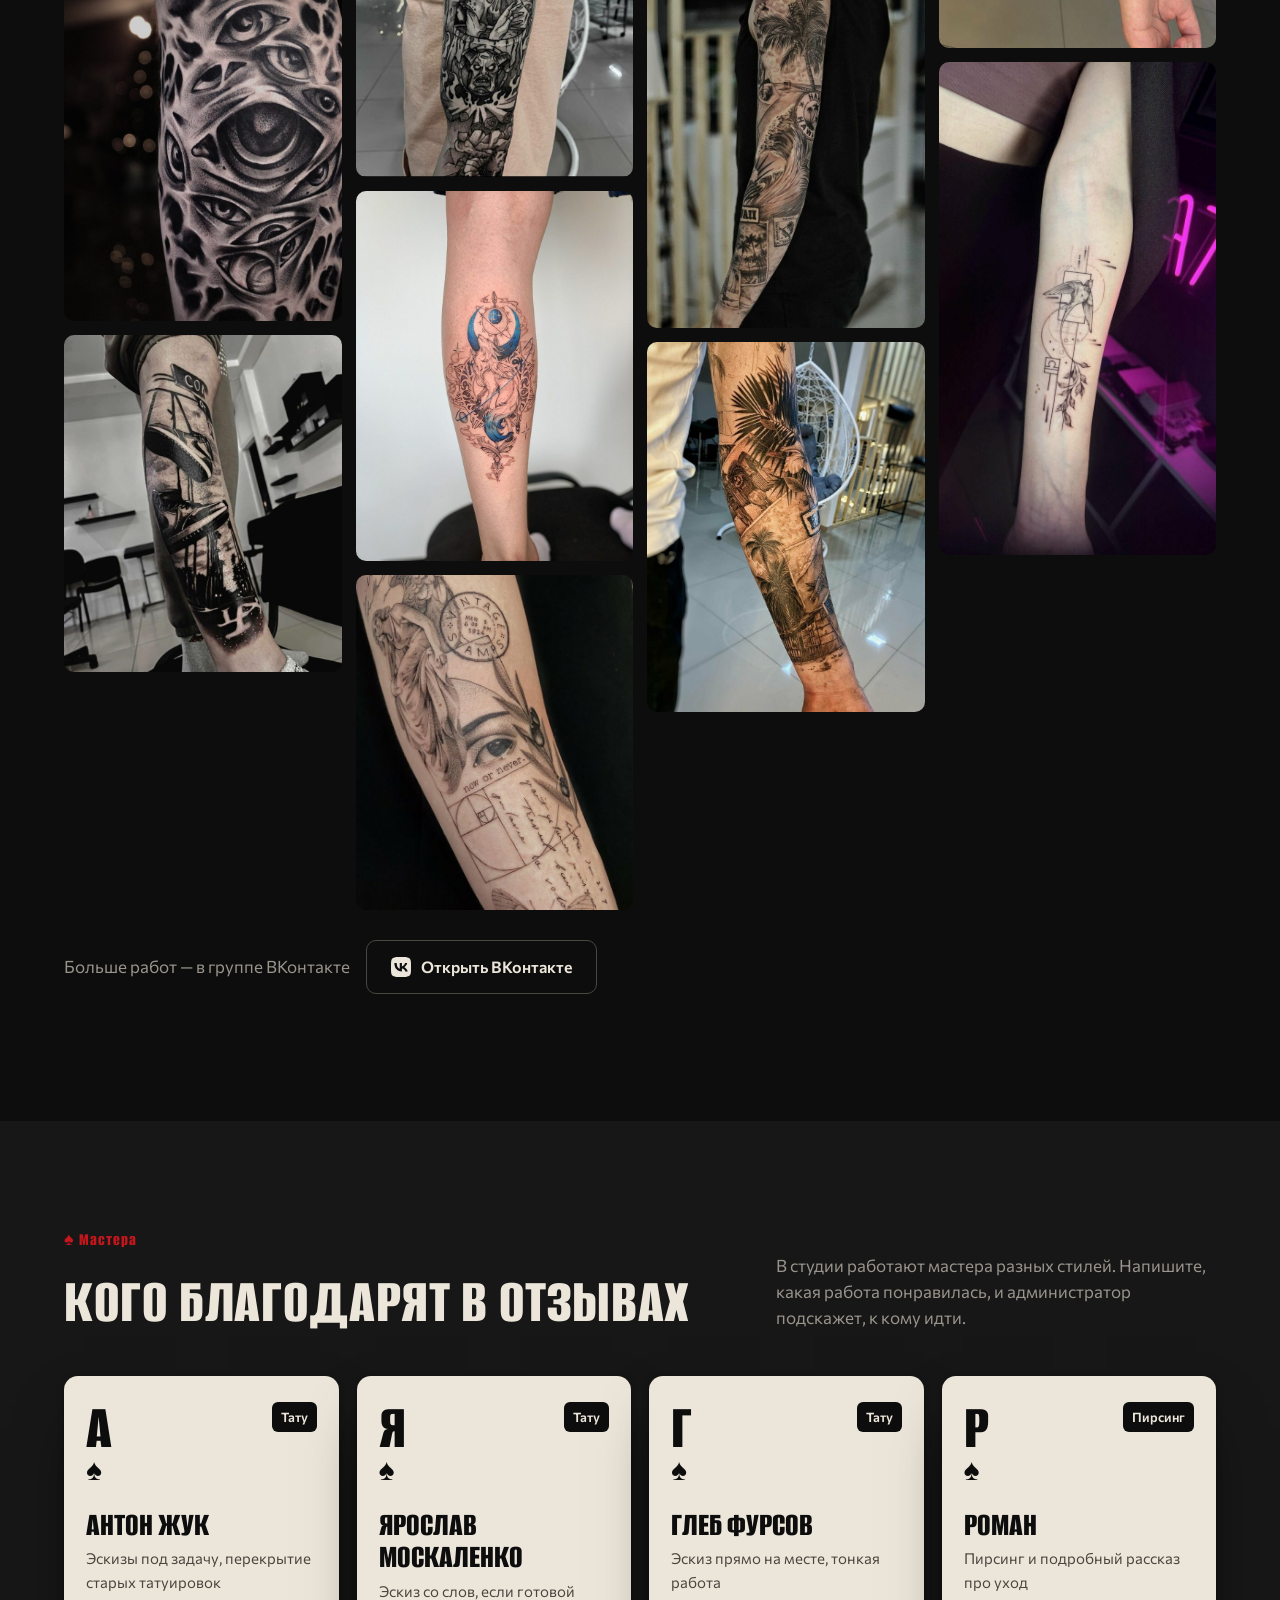
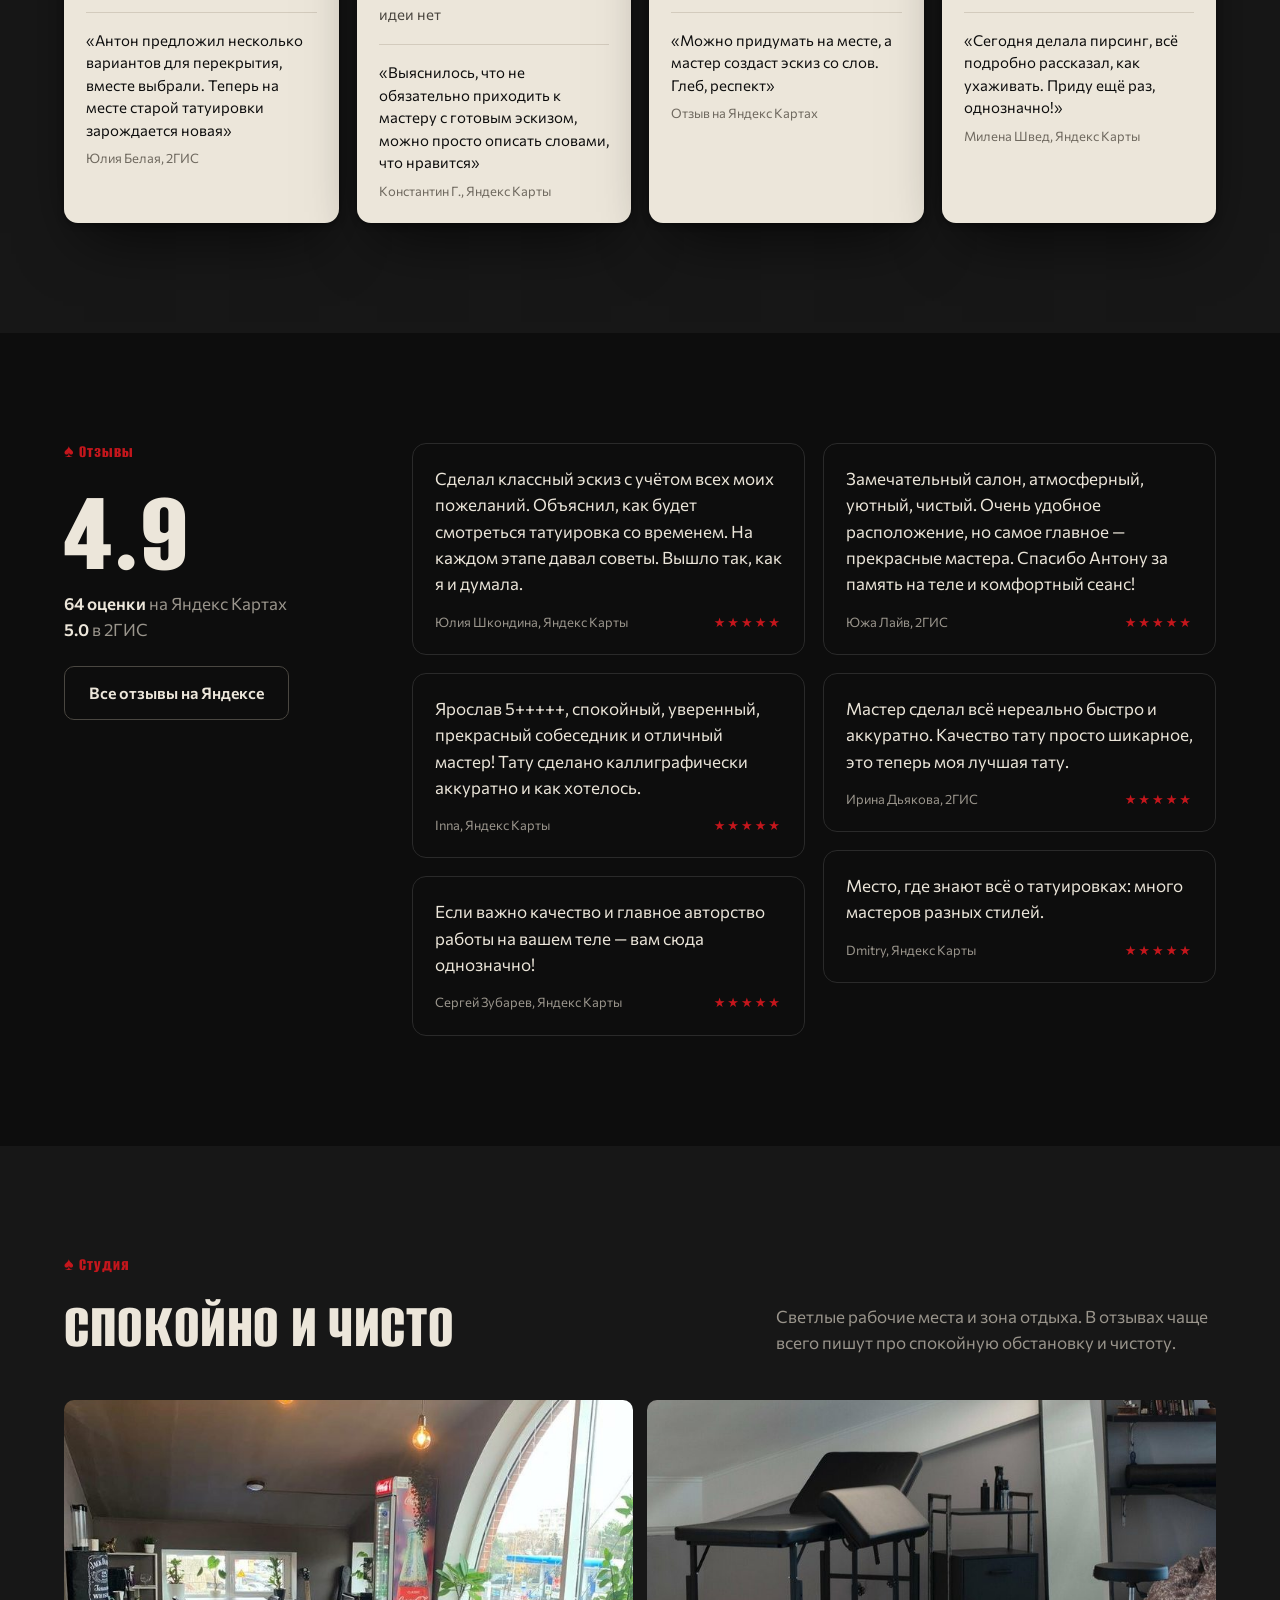
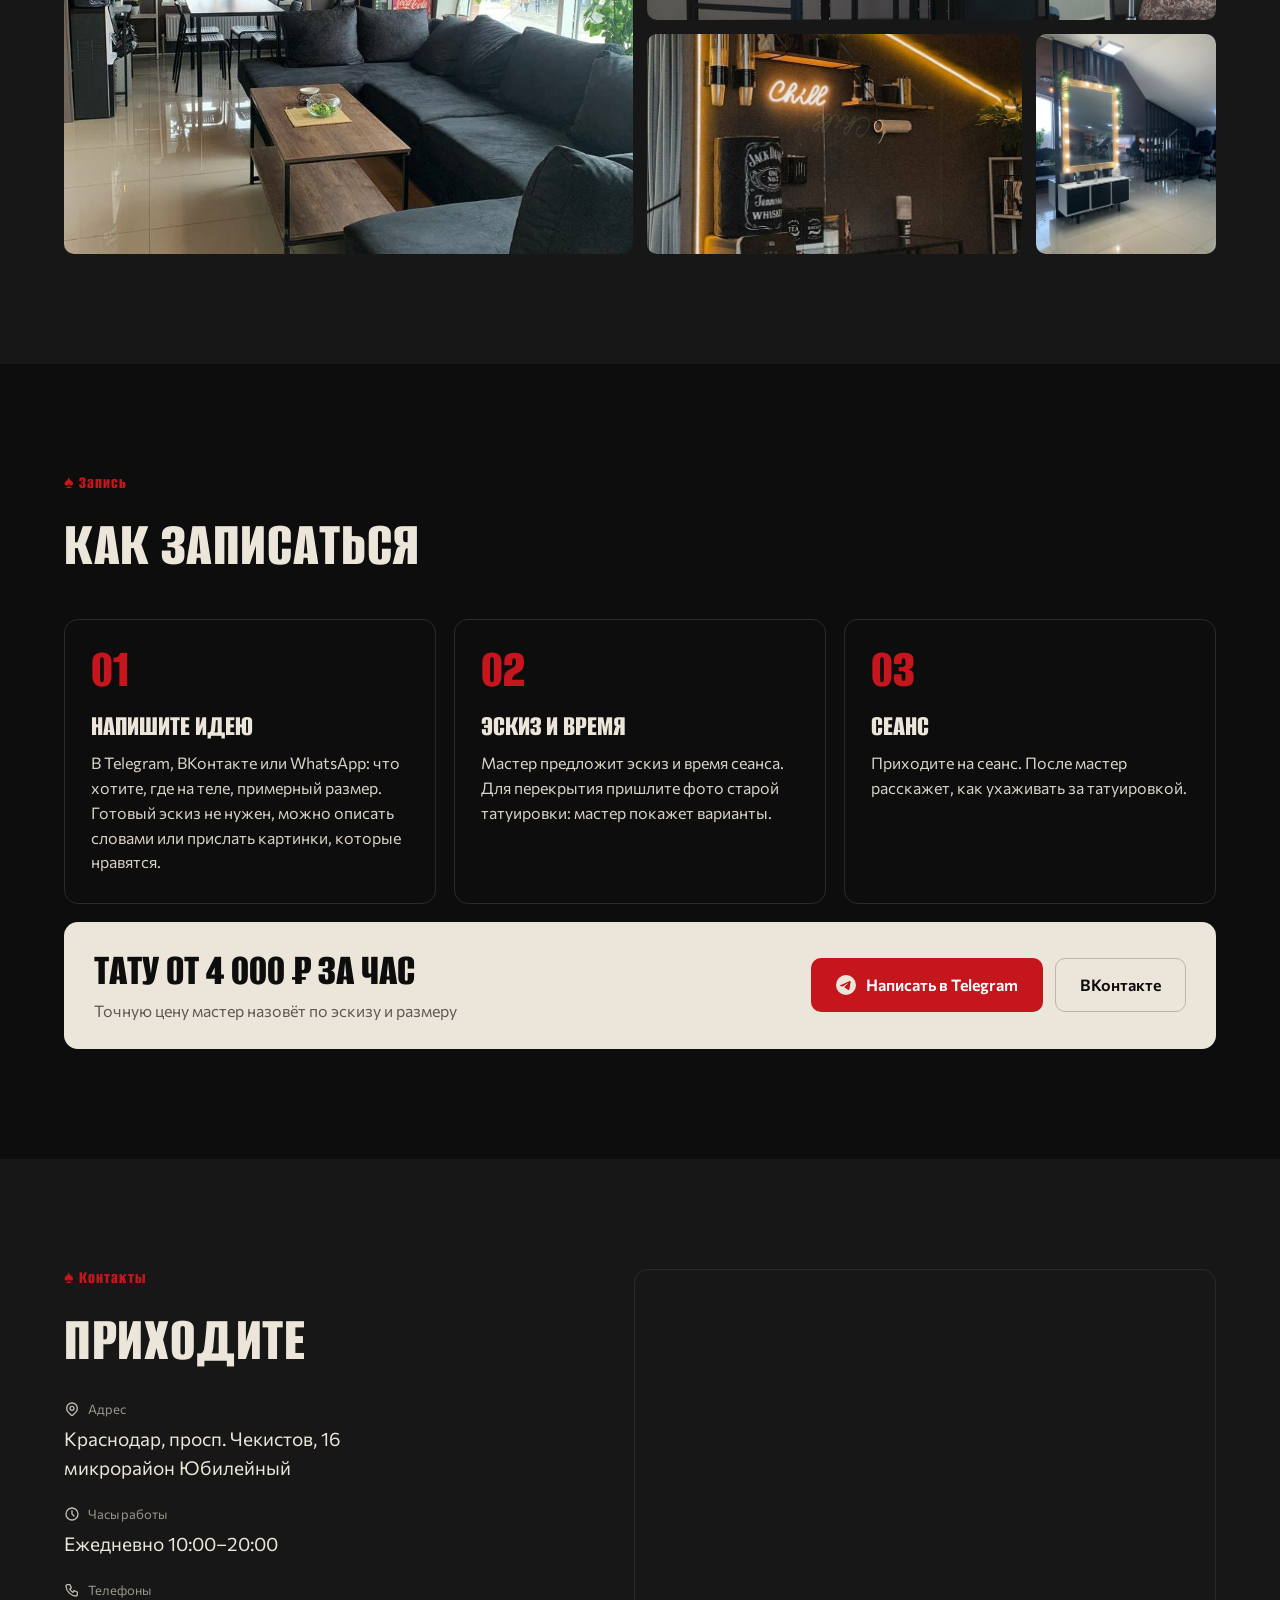
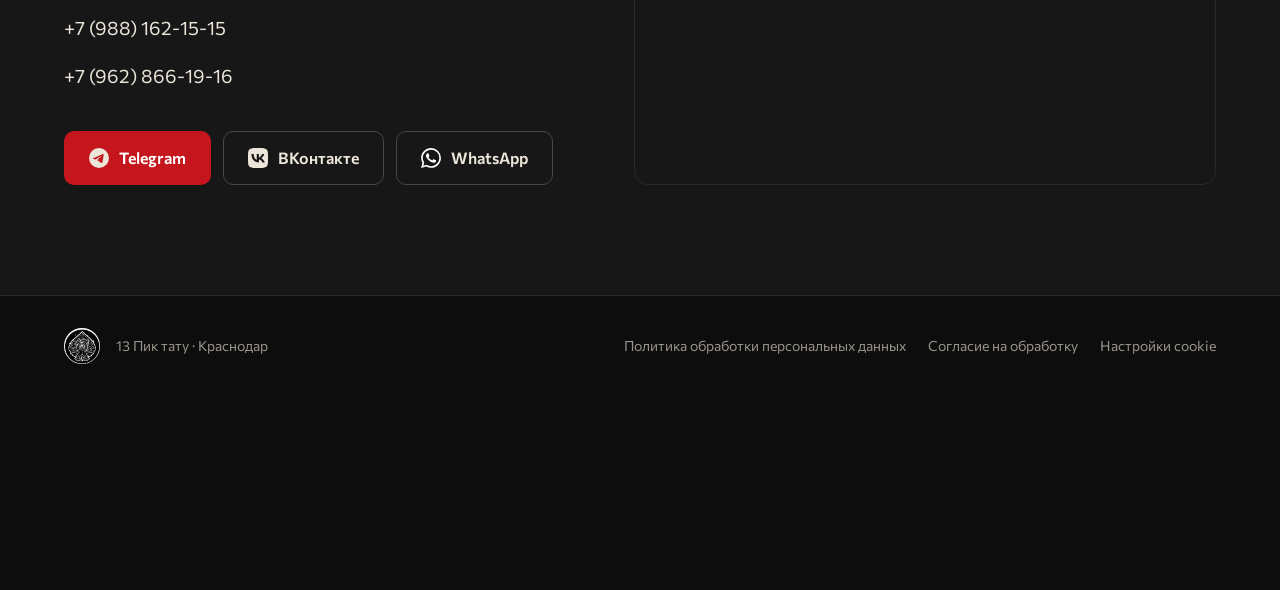
==== commit 2dffad5e: "Кнопки: Telegram, ВКонтакте, WhatsApp" ====
--- a/index.html
+++ b/index.html
@@ -5,7 +5,7 @@
 <meta name="viewport" content="width=device-width,initial-scale=1">
 <meta name="robots" content="noindex,nofollow">
 <title>13 Пик тату — тату-салон в Краснодаре, Юбилейный</title>
-<meta name="description" content="Тату-салон 13 Пик в Краснодаре: рукава, реализм, графика, перекрытия старых татуировок и пирсинг. 4.9 на Яндекс Картах, 64 отзыва. Запись в WhatsApp и Telegram.">
+<meta name="description" content="Тату-салон 13 Пик в Краснодаре: рукава, реализм, графика, перекрытия старых татуировок и пирсинг. 4.9 на Яндекс Картах, 64 отзыва. Запись в Telegram, ВКонтакте и WhatsApp.">
 <link rel="icon" href="img/logo.png">
 <link rel="stylesheet" href="css/fonts.css">
 <link rel="stylesheet" href="css/tokens.css">
@@ -21,7 +21,7 @@
     <nav aria-label="Разделы"><a href="#works">Работы</a><a href="#masters">Мастера</a><a href="#reviews">Отзывы</a><a href="#studio">Студия</a><a href="#contacts">Контакты</a></nav>
     <div class="hdr__right">
       <a class="hdr__tel" href="tel:+79881621515">+7 (988) 162-15-15</a>
-      <a class="btn btn--red" href="https://wa.me/79628661916"><img src="img/icons/whatsapp.svg" alt=""><span>Записаться</span></a>
+      <a class="btn btn--red" href="https://t.me/+79628661916"><img src="img/icons/telegram.svg" alt=""><span>Записаться</span></a>
     </div>
   </div>
 </header>
@@ -32,8 +32,8 @@
       <h1 class="display">Тату и перекрытия <em>в Краснодаре</em></h1>
       <p class="hero__lead">Рукава, реализм и графика. Мастер рисует эскиз под вашу идею и место на теле, перекрывает старые татуировки.</p>
       <div class="hero__acts">
-        <a class="btn btn--red" href="https://wa.me/79628661916"><img src="img/icons/whatsapp.svg" alt="">Написать в WhatsApp</a>
-        <a class="btn btn--line" href="https://t.me/+79628661916"><img src="img/icons/telegram.svg" alt="">Telegram</a>
+        <a class="btn btn--red" href="https://t.me/+79628661916"><img src="img/icons/telegram.svg" alt="">Написать в Telegram</a>
+        <a class="btn btn--line" href="https://vk.ru/13spadesink"><img src="img/icons/vk.svg" alt="">ВКонтакте</a>
       </div>
       <p class="hero__proof"><img src="img/icons/star.svg" alt=""><b>4.9</b> на Яндекс Картах, 64 оценки · ежедневно 10:00–20:00</p>
     </div>
@@ -128,13 +128,13 @@
   <div class="wrap">
     <div class="sec__head"><div><p class="idx">♠ Запись</p><h2 class="display">Как записаться</h2></div></div>
     <div class="steps">
-      <div class="step"><div class="step__n">01</div><h3>Напишите идею</h3><p>В WhatsApp или Telegram: что хотите, где на теле, примерный размер. Готовый эскиз не нужен, можно описать словами или прислать картинки, которые нравятся.</p></div>
+      <div class="step"><div class="step__n">01</div><h3>Напишите идею</h3><p>В Telegram, ВКонтакте или WhatsApp: что хотите, где на теле, примерный размер. Готовый эскиз не нужен, можно описать словами или прислать картинки, которые нравятся.</p></div>
       <div class="step"><div class="step__n">02</div><h3>Эскиз и время</h3><p>Мастер предложит эскиз и время сеанса. Для перекрытия пришлите фото старой татуировки: мастер покажет варианты.</p></div>
       <div class="step"><div class="step__n">03</div><h3>Сеанс</h3><p>Приходите на сеанс. После мастер расскажет, как ухаживать за татуировкой.</p></div>
     </div>
     <div class="price">
       <div class="price__v">Тату от 4 000 ₽ за час<small>Точную цену мастер назовёт по эскизу и размеру</small></div>
-      <div class="hero__acts"><a class="btn btn--red" href="https://wa.me/79628661916"><img src="img/icons/whatsapp.svg" alt="">Написать в WhatsApp</a><a class="btn btn--line btn--on-bone" href="https://t.me/+79628661916">Telegram</a></div>
+      <div class="hero__acts"><a class="btn btn--red" href="https://t.me/+79628661916"><img src="img/icons/telegram.svg" alt="">Написать в Telegram</a><a class="btn btn--line btn--on-bone" href="https://vk.ru/13spadesink">ВКонтакте</a></div>
     </div>
   </div>
 </section>
@@ -148,9 +148,9 @@
         <div><dt><img src="img/icons/phone.svg" alt="">Телефоны</dt><dd><a href="tel:+79881621515">+7 (988) 162-15-15</a><br><a href="tel:+79628661916">+7 (962) 866-19-16</a></dd></div>
       </dl>
       <div class="ct__acts">
-        <a class="btn btn--red" href="https://wa.me/79628661916"><img src="img/icons/whatsapp.svg" alt="">WhatsApp</a>
-        <a class="btn btn--line" href="https://t.me/+79628661916"><img src="img/icons/telegram.svg" alt="">Telegram</a>
+        <a class="btn btn--red" href="https://t.me/+79628661916"><img src="img/icons/telegram.svg" alt="">Telegram</a>
         <a class="btn btn--line" href="https://vk.ru/13spadesink"><img src="img/icons/vk.svg" alt="">ВКонтакте</a>
+        <a class="btn btn--line" href="https://wa.me/79628661916"><img src="img/icons/whatsapp.svg" alt="">WhatsApp</a>
       </div>
     </div>
     <div class="ct__map"><iframe title="13 Пик тату на карте" loading="lazy" src="https://yandex.ru/map-widget/v1/?ll=38.910051%2C45.028941&z=16&oid=119729438530&ol=biz"></iframe></div>
